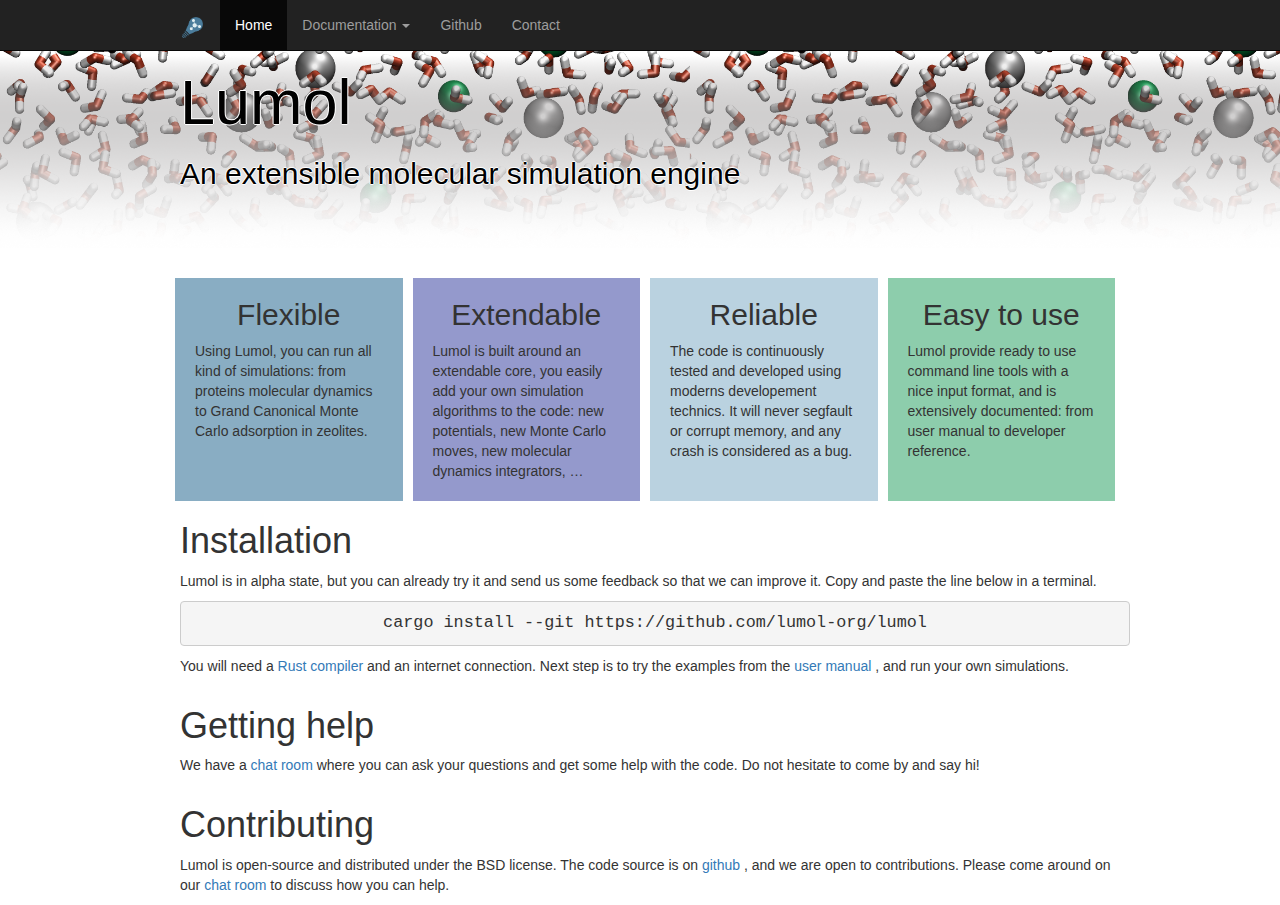
==== index.html @ 742751f4 "[AUTO-COMMIT] Build the website" ====
<!DOCTYPE html>
<html class="no-js">
    <head>
        <meta charset="utf-8">
        <meta http-equiv="X-UA-Compatible" content="IE=edge,chrome=1">
        <title>Lumol molecular simulation engine</title>
        <meta name="description" content="">
        <meta name="viewport" content="width=device-width">
        <link rel="canonical" href="" />

        <link rel="apple-touch-icon" sizes="180x180" href="/apple-touch-icon.png">
        <link rel="icon" type="image/png" sizes="32x32" href="/favicon-32x32.png">
        <link rel="icon" type="image/png" sizes="16x16" href="/favicon-16x16.png">
        <link rel="manifest" href="/manifest.json">
        <meta name="theme-color" content="#ffffff">

        <link rel="stylesheet" href="/static/css/bootstrap.min.css">
        <link rel="stylesheet" href="/static/css/main.css">
    </head>

    <body>
    <div class="navbar navbar-inverse navbar-fixed-top">
  <div class="container">
    <div class="navbar-header">
      <button type="button" class="navbar-toggle" data-toggle="collapse" data-target=".navbar-collapse">
        <span class="icon-bar"></span>
        <span class="icon-bar"></span>
        <span class="icon-bar"></span>
      </button>
      <a class="navbar-brand" href="/">
          <img src="/static/images/lumol.png" alt="Logo" class="logo">
      </a>
    </div>
    <div class="navbar-collapse collapse">
      <ul class="nav navbar-nav">
        <li class="active"><a href="/">Home</a></li>
        <li class="dropdown">
            <a href="#" class="dropdown-toggle" data-toggle="dropdown">Documentation <b class="caret"></b></a>
            <ul class="dropdown-menu">
                <li><a href="http://lumol-org.github.io/lumol/latest/book/">User manual</a></li>
                <li><a href="http://lumol-org.github.io/lumol/latest/lumol/">Developer reference</a></li>
            </ul>
            <li><a href="https://github.com/lumol-org/lumol">Github</a></li>
        </li>
        <li class=""><a href="/contact/">Contact</a></li>
      </ul>
    </div><!--/.navbar-collapse -->
  </div>
</div>


    
<div class="jumbotron header">
  <div class="container">
    <h1>Lumol</h1>
    <h2>An extensible molecular simulation engine</h2>
  </div>
</div>

<div class="container">
  <div class="row row-squares">
    <div class="col-lg-3 square-1">
      <h2>Flexible</h2>
      <p>
          Using Lumol, you can run all kind of simulations: from proteins
          molecular dynamics to Grand Canonical Monte Carlo adsorption in zeolites.
      </p>
    </div>

    <div class="col-lg-3 square-2">
      <h2>Extendable</h2>
      <p>
          Lumol is built around an extendable core, you easily add your own
          simulation algorithms to the code: new potentials, new Monte Carlo
          moves, new molecular dynamics integrators, …
      </p>
    </div>

    <div class="col-lg-3 square-3">
      <h2>Reliable</h2>
      <p>
          The code is continuously tested and developed using moderns
          developement technics. It will never segfault or corrupt memory, and
          any crash is considered as a bug.
      </p>
    </div>

    <div class="col-lg-3 square-4">
      <h2>Easy to use</h2>
      <p>
          Lumol provide ready to use command line tools with a nice input format,
          and is extensively documented: from user manual to developer reference.
      </p>
   </div>
</div>

<div class="container">
    <div class="row">
        <h1>Installation</h1>
        <p>
            Lumol is in alpha state, but you can already try it and send us some
            feedback so that we can improve it. Copy and paste the line below in
            a terminal.
        </p>
        <pre class="install"><p>cargo install --git https://github.com/lumol-org/lumol</p></pre>
        <p>
            You will need a <a href="TODO"> Rust compiler</a> and an internet
            connection. Next step is to try the examples from the <a href="TODO">
            user manual </a>, and run your own simulations.
       </p>
    </div>

    <div class="row">
        <h1>Getting help</h1>
        <p>
            We have a <a href="https://gitter.im/lumol-org/lumol"> chat room
            </a> where you can ask your questions and get some help with the
            code. Do not hesitate to come by and say hi!
        </p>
    </div>

    <div class="row">
        <h1>Contributing</h1>
        <p>
            Lumol is open-source and distributed under the BSD license. The code
            source is on <a href="https://github.com/lumol-org/lumol"> github
            </a>, and we are open to contributions. Please come around on our
            <a href="https://gitter.im/lumol-org/lumol"> chat room </a> to
            discuss how you can help.
        </p>
    </div>
</div>


    <script src="/static/js/vendor/jquery-1.10.1.js"></script>
    <script src="/static/js/vendor/bootstrap.js"></script>
    <script src="/static/js/main.js"></script>
  </body>

  
  
</html>
---- static/css/main.css ----
@media (min-width:768px) {
	.container {
		width:750px
	}
}
@media (min-width:992px) {
	.container {
		width:950px
	}
}
@media (min-width:1200px) {
	.container {
		width:950px
	}
}

.header {
    background-image: url("/static/images/main-header.png");
    background-size: auto 100%;
    color: black;
    text-shadow: -1px 0 white, 0 1px white, 1px 0 white, 0 -1px white;
}

.row-squares {
    overflow: hidden;
}

.square-1 {
    background-color: #89ADC3;
}

.square-2 {
    background-color: #9499CC;
}

.square-3 {
    background-color: #BAD2E0;
}

.square-4 {
    background-color: #8DCDAC;
}

.square-1, .square-2, .square-3, .square-4 {
    padding: 20px;
    margin-bottom: -99999px;
    padding-bottom: 99999px;
    border-left: 10px solid white;
}

.square-1 h2, .square-2 h2, .square-3 h2, .square-4 h2 {
    text-align: center;
    margin-top: 0px;
}

.square-1 p, .square-2 p, .square-3 p, .square-4 p {
    padding-bottom: 10px;
}

.square-1:hover, .square-2:hover, .square-3:hover, .square-4:hover {
    color: #EAEAEA;
}

.install {
    font-size:120%;
    text-align: center;
}

.install p {
    margin: 0px;
}

.logo {
    width: 25px;
    display: block;
}
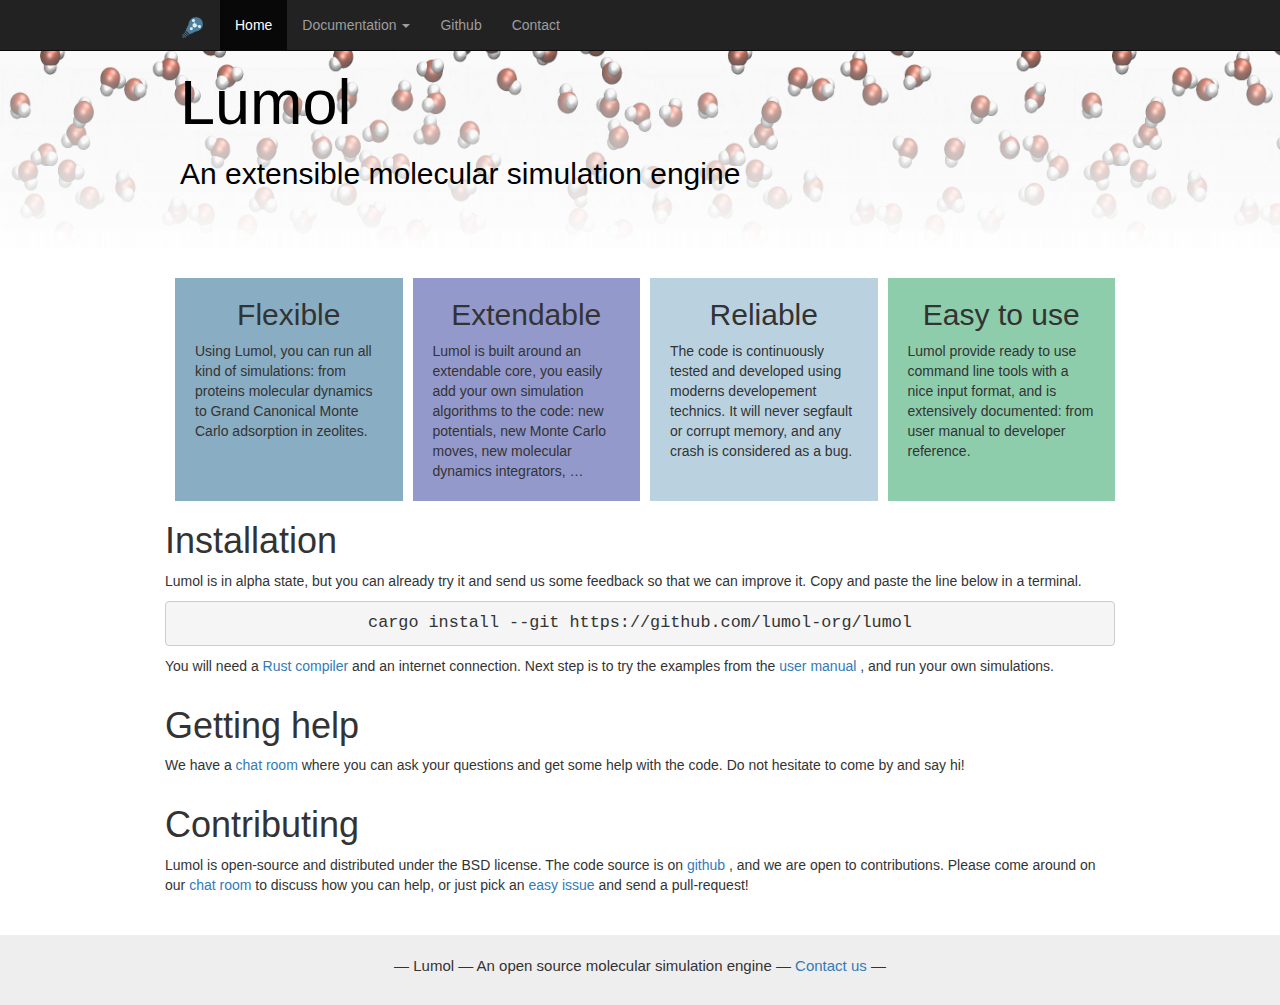
==== commit 58da3dd3: "[AUTO-COMMIT] Build the website" ====
--- a/index.html
+++ b/index.html
@@ -49,7 +49,9 @@
 </div>
 
 
-    
+    <div id="wrap">
+        <div id="main">
+            
 <div class="jumbotron header">
   <div class="container">
     <h1>Lumol</h1>
@@ -91,7 +93,8 @@
           Lumol provide ready to use command line tools with a nice input format,
           and is extensively documented: from user manual to developer reference.
       </p>
-   </div>
+    </div>
+  </div>
 </div>
 
 <div class="container">
@@ -104,9 +107,10 @@
         </p>
         <pre class="install"><p>cargo install --git https://github.com/lumol-org/lumol</p></pre>
         <p>
-            You will need a <a href="TODO"> Rust compiler</a> and an internet
-            connection. Next step is to try the examples from the <a href="TODO">
-            user manual </a>, and run your own simulations.
+            You will need a <a href="http://rust-lang.org/"> Rust compiler</a>
+            and an internet connection. Next step is to try the examples from
+            the <a href="https://lumol-org.github.io/lumol/latest/book/"> user
+            manual </a>, and run your own simulations.
        </p>
     </div>
 
@@ -124,11 +128,23 @@
         <p>
             Lumol is open-source and distributed under the BSD license. The code
             source is on <a href="https://github.com/lumol-org/lumol"> github
-            </a>, and we are open to contributions. Please come around on our
-            <a href="https://gitter.im/lumol-org/lumol"> chat room </a> to
-            discuss how you can help.
+            </a>, and we are open to contributions. Please come around on our <a
+            href="https://gitter.im/lumol-org/lumol"> chat room </a> to discuss
+            how you can help, or just pick an
+            <a href="https://github.com/lumol-org/lumol/issues?q=is%3Aissue+is%3Aopen+label%3AE-Easy">
+            easy issue</a> and send a pull-request!
         </p>
     </div>
+</div>
+
+        </div>
+    </div>
+
+    <footer class="footer">
+  <p>
+      — Lumol — An open source molecular simulation engine —
+      <a href="/contact/">Contact us</a> —
+  </p>
 </div>
 
 
--- a/static/css/main.css
+++ b/static/css/main.css
@@ -1,3 +1,8 @@
+html, body {
+  height: 100%;
+  padding-bottom: 0;
+}
+
 @media (min-width:768px) {
 	.container {
 		width:750px
@@ -18,7 +23,6 @@
     background-image: url("/static/images/main-header.png");
     background-size: auto 100%;
     color: black;
-    text-shadow: -1px 0 white, 0 1px white, 1px 0 white, 0 -1px white;
 }
 
 .row-squares {
@@ -74,3 +78,24 @@
     width: 25px;
     display: block;
 }
+
+#wrap {
+  min-height: 100%;
+}
+
+#main {
+  overflow:auto;
+  padding-bottom:100px; /* this needs to be bigger than footer height*/
+}
+
+.footer {
+    padding-top: 20px;
+    text-align: center;
+    font-size: 15px;
+    font-weight: 200;
+    background-color: #eeeeee;
+    position: relative;
+    margin-top: -70px; /* negative value of footer height */
+    height: 70px;
+    clear: both;
+}
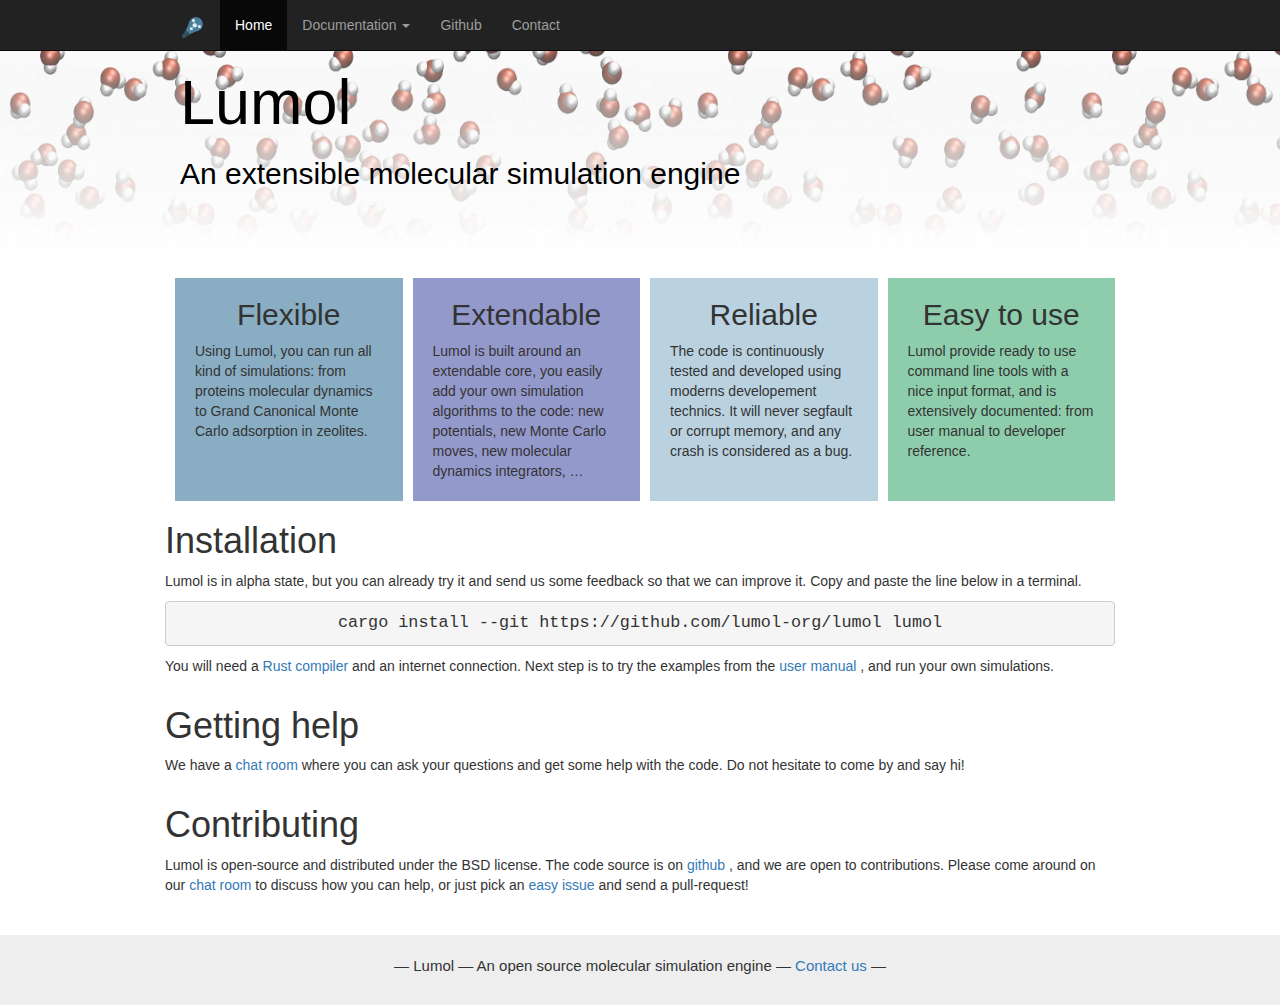
==== commit 3e48ccdc: "[AUTO-COMMIT] Build the website" ====
--- a/index.html
+++ b/index.html
@@ -64,77 +64,85 @@
     <div class="col-lg-3 square-1">
       <h2>Flexible</h2>
       <p>
-          Using Lumol, you can run all kind of simulations: from proteins
-          molecular dynamics to Grand Canonical Monte Carlo adsorption in zeolites.
+        Using Lumol, you can run all kind of simulations: from proteins
+        molecular dynamics to Grand Canonical Monte Carlo adsorption in
+        zeolites.
       </p>
     </div>
 
     <div class="col-lg-3 square-2">
       <h2>Extendable</h2>
       <p>
-          Lumol is built around an extendable core, you easily add your own
-          simulation algorithms to the code: new potentials, new Monte Carlo
-          moves, new molecular dynamics integrators, …
+        Lumol is built around an extendable core, you easily add your own
+        simulation algorithms to the code: new potentials, new Monte Carlo
+        moves, new molecular dynamics integrators, …
       </p>
     </div>
 
     <div class="col-lg-3 square-3">
       <h2>Reliable</h2>
       <p>
-          The code is continuously tested and developed using moderns
-          developement technics. It will never segfault or corrupt memory, and
-          any crash is considered as a bug.
+        The code is continuously tested and developed using moderns developement
+        technics. It will never segfault or corrupt memory, and any crash is
+        considered as a bug.
       </p>
     </div>
 
     <div class="col-lg-3 square-4">
       <h2>Easy to use</h2>
       <p>
-          Lumol provide ready to use command line tools with a nice input format,
-          and is extensively documented: from user manual to developer reference.
+        Lumol provide ready to use command line tools with a nice input format,
+        and is extensively documented: from user manual to developer reference.
       </p>
     </div>
   </div>
 </div>
 
 <div class="container">
-    <div class="row">
-        <h1>Installation</h1>
-        <p>
-            Lumol is in alpha state, but you can already try it and send us some
-            feedback so that we can improve it. Copy and paste the line below in
-            a terminal.
-        </p>
-        <pre class="install"><p>cargo install --git https://github.com/lumol-org/lumol</p></pre>
-        <p>
-            You will need a <a href="http://rust-lang.org/"> Rust compiler</a>
-            and an internet connection. Next step is to try the examples from
-            the <a href="https://lumol-org.github.io/lumol/latest/book/"> user
-            manual </a>, and run your own simulations.
-       </p>
-    </div>
+  <div class="row">
+    <h1>Installation</h1>
+    <p>
+      Lumol is in alpha state, but you can already try it and send us some
+      feedback so that we can improve it. Copy and paste the line below in a
+      terminal.
+    </p>
+    <pre
+      class="install"
+    ><p>cargo install --git https://github.com/lumol-org/lumol lumol</p></pre>
+    <p>
+      You will need a <a href="http://rust-lang.org/"> Rust compiler</a> and an
+      internet connection. Next step is to try the examples from the
+      <a href="https://lumol-org.github.io/lumol/latest/book/"> user manual </a
+      >, and run your own simulations.
+    </p>
+  </div>
 
-    <div class="row">
-        <h1>Getting help</h1>
-        <p>
-            We have a <a href="https://gitter.im/lumol-org/lumol"> chat room
-            </a> where you can ask your questions and get some help with the
-            code. Do not hesitate to come by and say hi!
-        </p>
-    </div>
+  <div class="row">
+    <h1>Getting help</h1>
+    <p>
+      We have a
+      <a href="https://gitter.im/lumol-org/lumol"> chat room </a> where you can
+      ask your questions and get some help with the code. Do not hesitate to
+      come by and say hi!
+    </p>
+  </div>
 
-    <div class="row">
-        <h1>Contributing</h1>
-        <p>
-            Lumol is open-source and distributed under the BSD license. The code
-            source is on <a href="https://github.com/lumol-org/lumol"> github
-            </a>, and we are open to contributions. Please come around on our <a
-            href="https://gitter.im/lumol-org/lumol"> chat room </a> to discuss
-            how you can help, or just pick an
-            <a href="https://github.com/lumol-org/lumol/issues?q=is%3Aissue+is%3Aopen+label%3AE-Easy">
-            easy issue</a> and send a pull-request!
-        </p>
-    </div>
+  <div class="row">
+    <h1>Contributing</h1>
+    <p>
+      Lumol is open-source and distributed under the BSD license. The code
+      source is on <a href="https://github.com/lumol-org/lumol"> github </a>,
+      and we are open to contributions. Please come around on our
+      <a href="https://gitter.im/lumol-org/lumol"> chat room </a> to discuss how
+      you can help, or just pick an
+      <a
+        href="https://github.com/lumol-org/lumol/issues?q=is%3Aissue+is%3Aopen+label%3AE-Easy"
+      >
+        easy issue</a
+      >
+      and send a pull-request!
+    </p>
+  </div>
 </div>
 
         </div>
